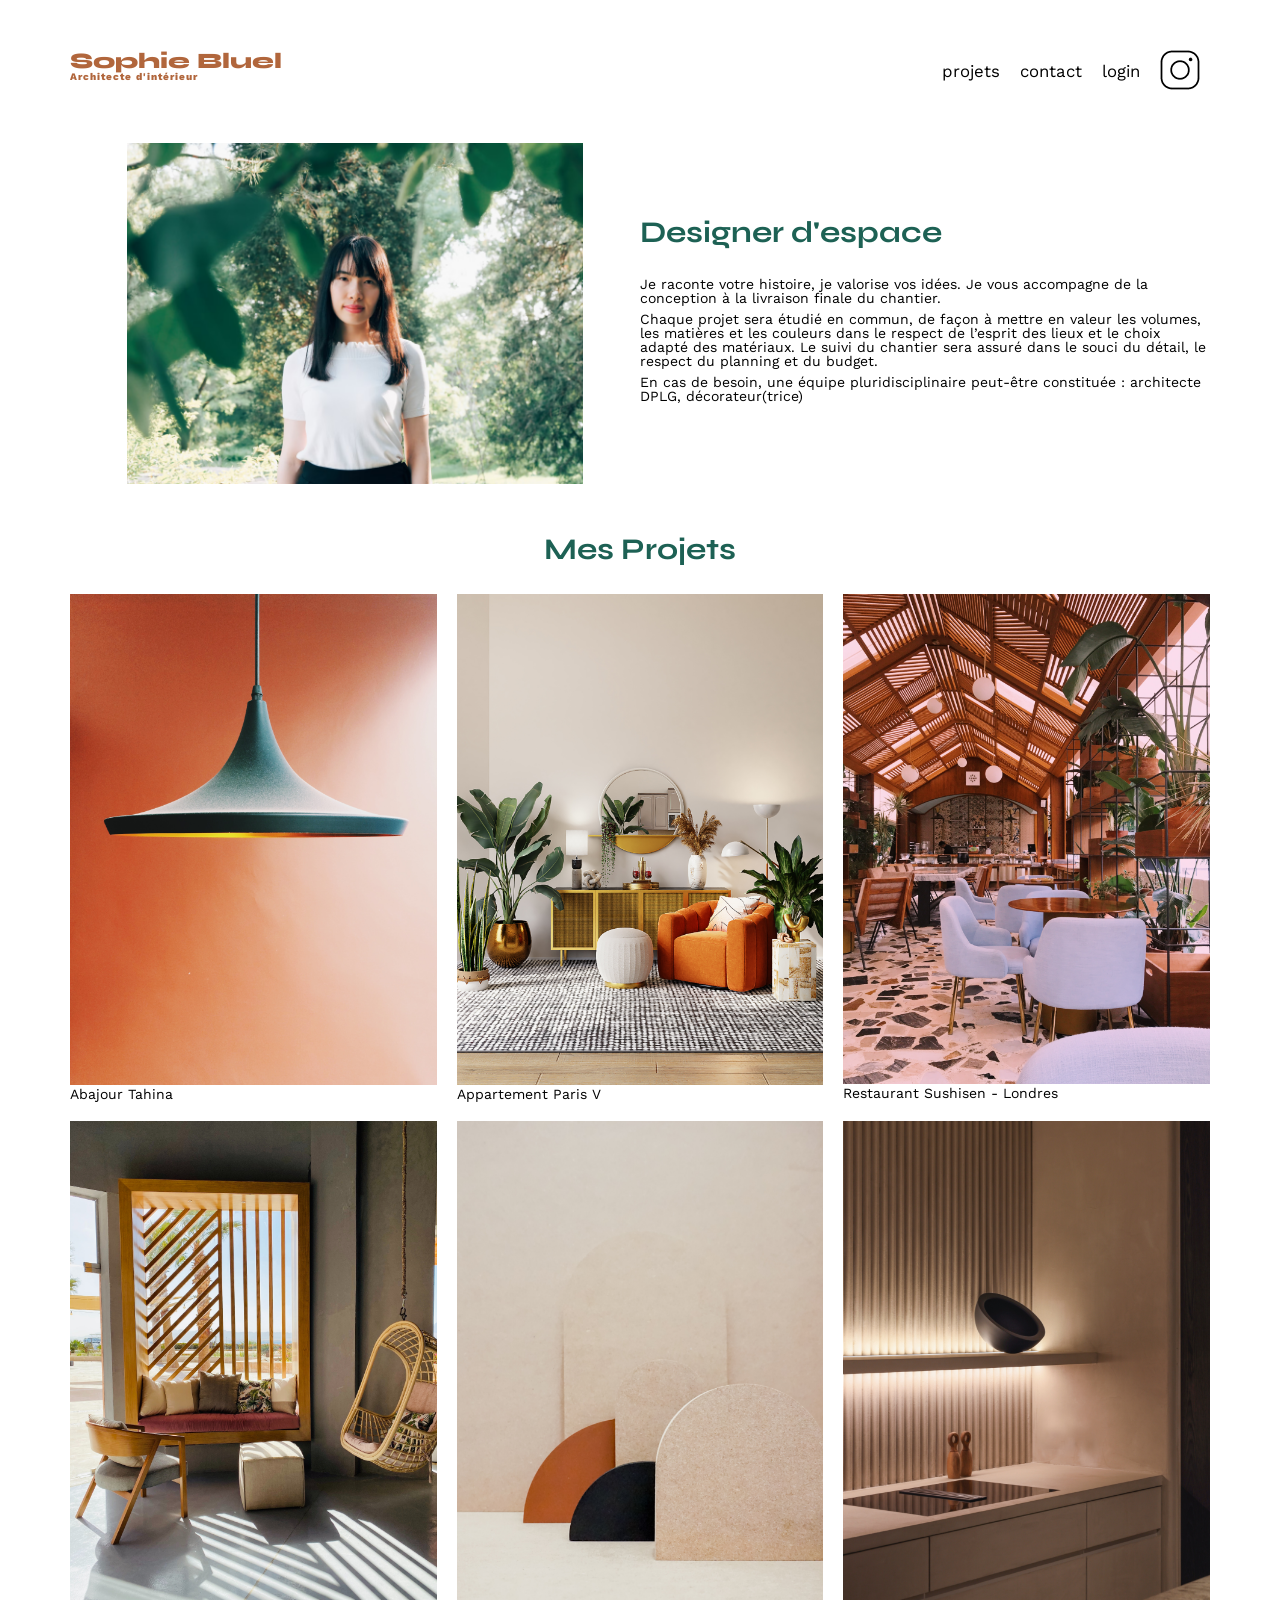
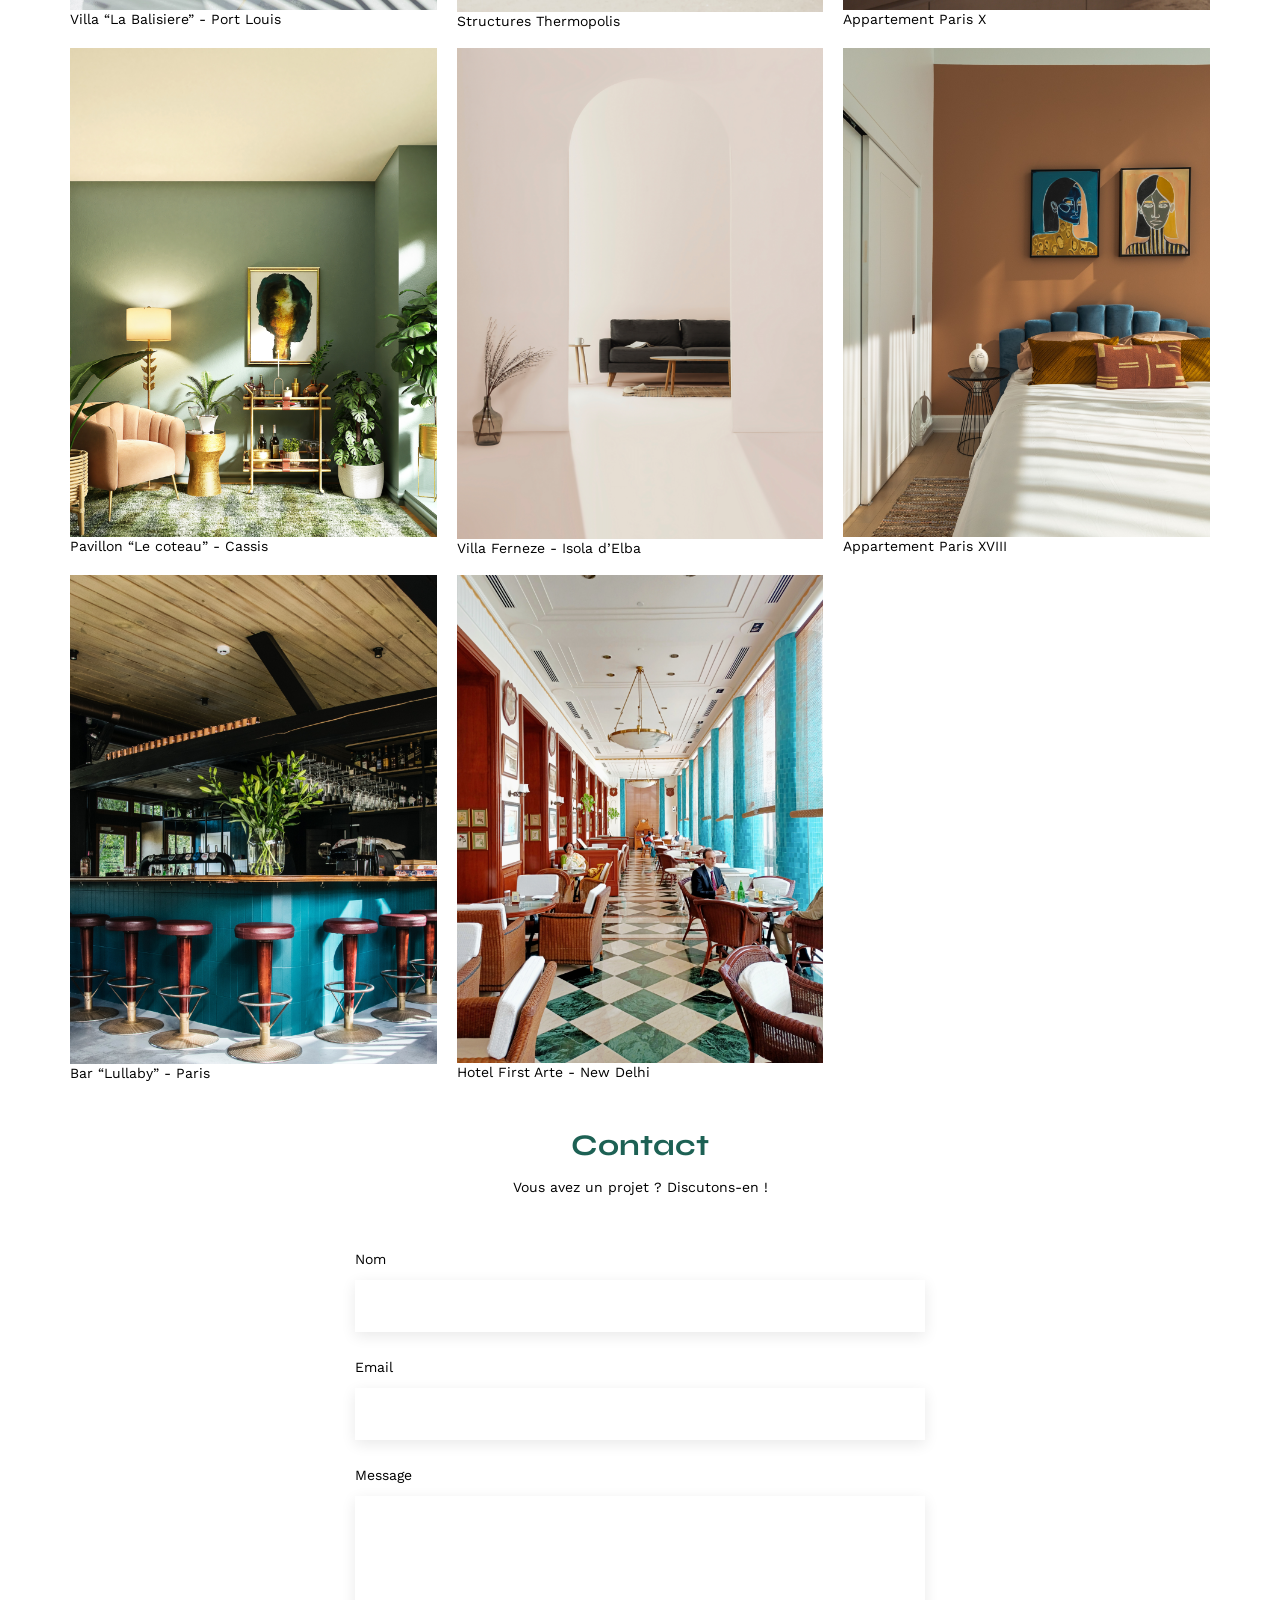
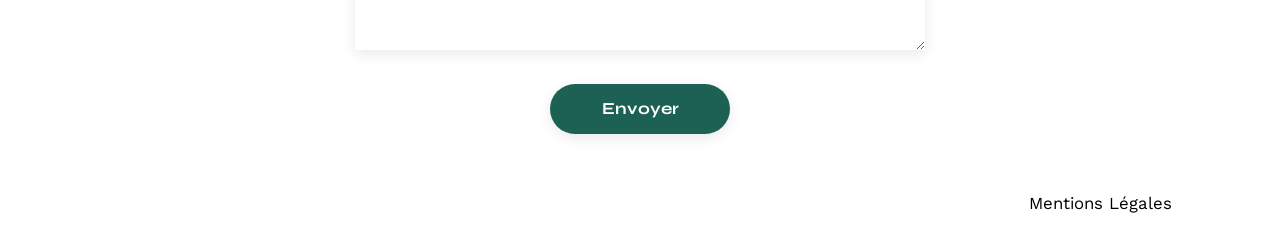
==== FrontEnd/index.html @ 5433325b "first commit" ====
<!DOCTYPE html>
<html lang="fr">
<head>
	<meta charset="UTF-8">
	<title>Sophie Bluel - Architecte d'intérieur</title>
	<meta name="viewport" content="width=device-width, initial-scale=1.0">
	<link rel="preconnect" href="https://fonts.googleapis.com">
	<link rel="preconnect" href="https://fonts.gstatic.com" crossorigin>
	<link href="https://fonts.googleapis.com/css2?family=Syne:wght@700;800&family=Work+Sans&display=swap" rel="stylesheet">
	<meta name="description" content="">
	<link rel="stylesheet" href="./assets/style.css">
</head>
<body>
<header>
	<h1>Sophie Bluel <span>Architecte d'intérieur</span></h1>
	<nav>
		<ul>
			<li>projets</li>
			<li>contact</li>
			<li>login</li>
			<li><img src="./assets/icons/instagram.png" alt="Instagram"></li>
		</ul>
	</nav>
</header>
<main>
	<section id="introduction">
		<figure>
			<img src="./assets/images/sophie-bluel.png" alt="">
		</figure>
		<article>
			<h2>Designer d'espace</h2>
			<p>Je raconte votre histoire, je valorise vos idées. Je vous accompagne de la conception à la livraison finale du chantier.</p>
			<p>Chaque projet sera étudié en commun, de façon à mettre en valeur les volumes, les matières et les couleurs dans le respect de l’esprit des lieux et le choix adapté des matériaux. Le suivi du chantier sera assuré dans le souci du détail, le respect du planning et du budget.</p>
			<p>En cas de besoin, une équipe pluridisciplinaire peut-être constituée : architecte DPLG, décorateur(trice)</p>
		</article>
	</section>
	<section id="portfolio">
		<h2>Mes Projets</h2>
		<div class="gallery">
			<figure>
				<img src="assets/images/abajour-tahina.png" alt="Abajour Tahina">
				<figcaption>Abajour Tahina</figcaption>
			</figure>
			<figure>
				<img src="assets/images/appartement-paris-v.png" alt="Appartement Paris V">
				<figcaption>Appartement Paris V</figcaption>
			</figure>
			<figure>
				<img src="assets/images/restaurant-sushisen-londres.png" alt="Restaurant Sushisen - Londres">
				<figcaption>Restaurant Sushisen - Londres</figcaption>
			</figure>
			<figure>
				<img src="assets/images/la-balisiere.png" alt="Villa “La Balisiere” - Port Louis">
				<figcaption>Villa “La Balisiere” - Port Louis</figcaption>
			</figure>
			<figure>
				<img src="assets/images/structures-thermopolis.png" alt="Structures Thermopolis">
				<figcaption>Structures Thermopolis</figcaption>
			</figure>
			<figure>
				<img src="assets/images/appartement-paris-x.png" alt="Appartement Paris X">
				<figcaption>Appartement Paris X</figcaption>
			</figure>
			<figure>
				<img src="assets/images/le-coteau-cassis.png" alt="Pavillon “Le coteau” - Cassis">
				<figcaption>Pavillon “Le coteau” - Cassis</figcaption>
			</figure>
			<figure>
				<img src="assets/images/villa-ferneze.png" alt="Villa Ferneze - Isola d’Elba">
				<figcaption>Villa Ferneze - Isola d’Elba</figcaption>
			</figure>
			<figure>
				<img src="assets/images/appartement-paris-xviii.png" alt="Appartement Paris XVIII">
				<figcaption>Appartement Paris XVIII</figcaption>
			</figure>
			<figure>
				<img src="assets/images/bar-lullaby-paris.png" alt="Bar “Lullaby” - Paris">
				<figcaption>Bar “Lullaby” - Paris</figcaption>
			</figure>
			<figure>
				<img src="assets/images/hotel-first-arte-new-delhi.png" alt="Hotel First Arte - New Delhi">
				<figcaption>Hotel First Arte - New Delhi</figcaption>
			</figure>
		</div>
	</section>
	<section id="contact">
		<h2>Contact</h2>
		<p>Vous avez un projet ? Discutons-en !</p>
		<form action="#" method="post">
			<label for="name">Nom</label>
			<input type="text" name="name" id="name">
			<label for="email">Email</label>
			<input type="email" name="email" id="email">
			<label for="message">Message</label>
			<textarea name="message" id="message" cols="30" rows="10"></textarea>
			<input type="submit" value="Envoyer">
		</form>
	</section>
</main>

<footer>
	<nav>
		<ul>
			<li>Mentions Légales</li>
		</ul>
	</nav>
</footer>
</body>
</html>
---- FrontEnd/assets/style.css ----
/* http://meyerweb.com/eric/tools/css/reset/
   v2.0 | 20110126
   License: none (public domain)
*/

html, body, div, span, applet, object, iframe,
h1, h2, h3, h4, h5, h6, p, blockquote, pre,
a, abbr, acronym, address, big, cite, code,
del, dfn, em, img, ins, kbd, q, s, samp,
small, strike, strong, sub, sup, tt, var,
b, u, i, center,
dl, dt, dd, ol, ul, li,
fieldset, form, label, legend,
table, caption, tbody, tfoot, thead, tr, th, td,
article, aside, canvas, details, embed,
figure, figcaption, footer, header, hgroup,
menu, nav, output, ruby, section, summary,
time, mark, audio, video {
	margin: 0;
	padding: 0;
	border: 0;
	font-size: 100%;
	font: inherit;
	vertical-align: baseline;
}
/* HTML5 display-role reset for older browsers */
article, aside, details, figcaption, figure,
footer, header, hgroup, menu, nav, section {
	display: block;
}
body {
	line-height: 1;
}
ol, ul {
	list-style: none;
}
blockquote, q {
	quotes: none;
}
blockquote:before, blockquote:after,
q:before, q:after {
	content: '';
	content: none;
}
table {
	border-collapse: collapse;
	border-spacing: 0;
}
/** end reset css**/
body {
	max-width: 1140px;
	margin:auto;
	font-family: 'Work Sans' ;
	font-size: 14px;
}
header {
	display: flex;
	justify-content: space-between;
	margin: 50px 0
}
section {
	margin: 50px 0
}

h1{
	display: flex;
	flex-direction: column;
	font-family: 'Syne';
	font-size: 22px;
	font-weight: 800;
	color: #B1663C
}

h1 > span {
	font-family: 'Work Sans';
	font-size:10px;
	letter-spacing: 0.1em;
;
}

h2{
	font-family: 'Syne';
	font-weight: 700;
	font-size: 30px;
	color: #1D6154
}
nav ul {
	display: flex;
	align-items: center;
	list-style-type: none;

}
nav li {
	padding: 0 10px;
	font-size: 1.2em;
}

li:hover {
	color: #B1663C;
}
#introduction {
	display: flex;
	align-items: center;
}
#introduction figure {
	flex: 1
}
#introduction img {
	display: block;
	margin: auto;
	width: 80%;
}

#introduction article {
	flex: 1
}
#introduction h2 {
	margin-bottom: 1em;
}

#introduction p {
	margin-bottom: 0.5em;
}
#portfolio h2 {
	text-align: center;
	margin-bottom: 1em;
}
.gallery {
	width: 100%;
	display: grid;
	grid-template-columns: 1fr 1fr 1fr;
	grid-column-gap: 20px;
	grid-row-gap: 20px;
}

.gallery img {
	width: 100%;

}
#contact {
	width: 50%;
margin: auto;
}
#contact > * {
	text-align: center;

}
#contact h2{
	margin-bottom: 20px;
}
#contact form {
	text-align: left;
	margin-top:30px;
	display: flex;
	flex-direction: column;
}

#contact input {
	height: 50px;
	font-size: 1.2em;
	border: none;
	box-shadow: 0px 4px 14px rgba(0, 0, 0, 0.09);
}
#contact label {
	margin: 2em 0 1em 0;
}
#contact textarea {
	border: none;
	box-shadow: 0px 4px 14px rgba(0, 0, 0, 0.09);
}

input[type="submit"]{
	font-family: 'Syne';
	font-weight: 700;
	color: white;
	background-color: #1D6154;
	margin : 2em auto ;
	width: 180px;
	text-align: center;
	border-radius: 60px ;
}

footer nav ul {
	display: flex;
	justify-content: flex-end;
	margin: 2em
}
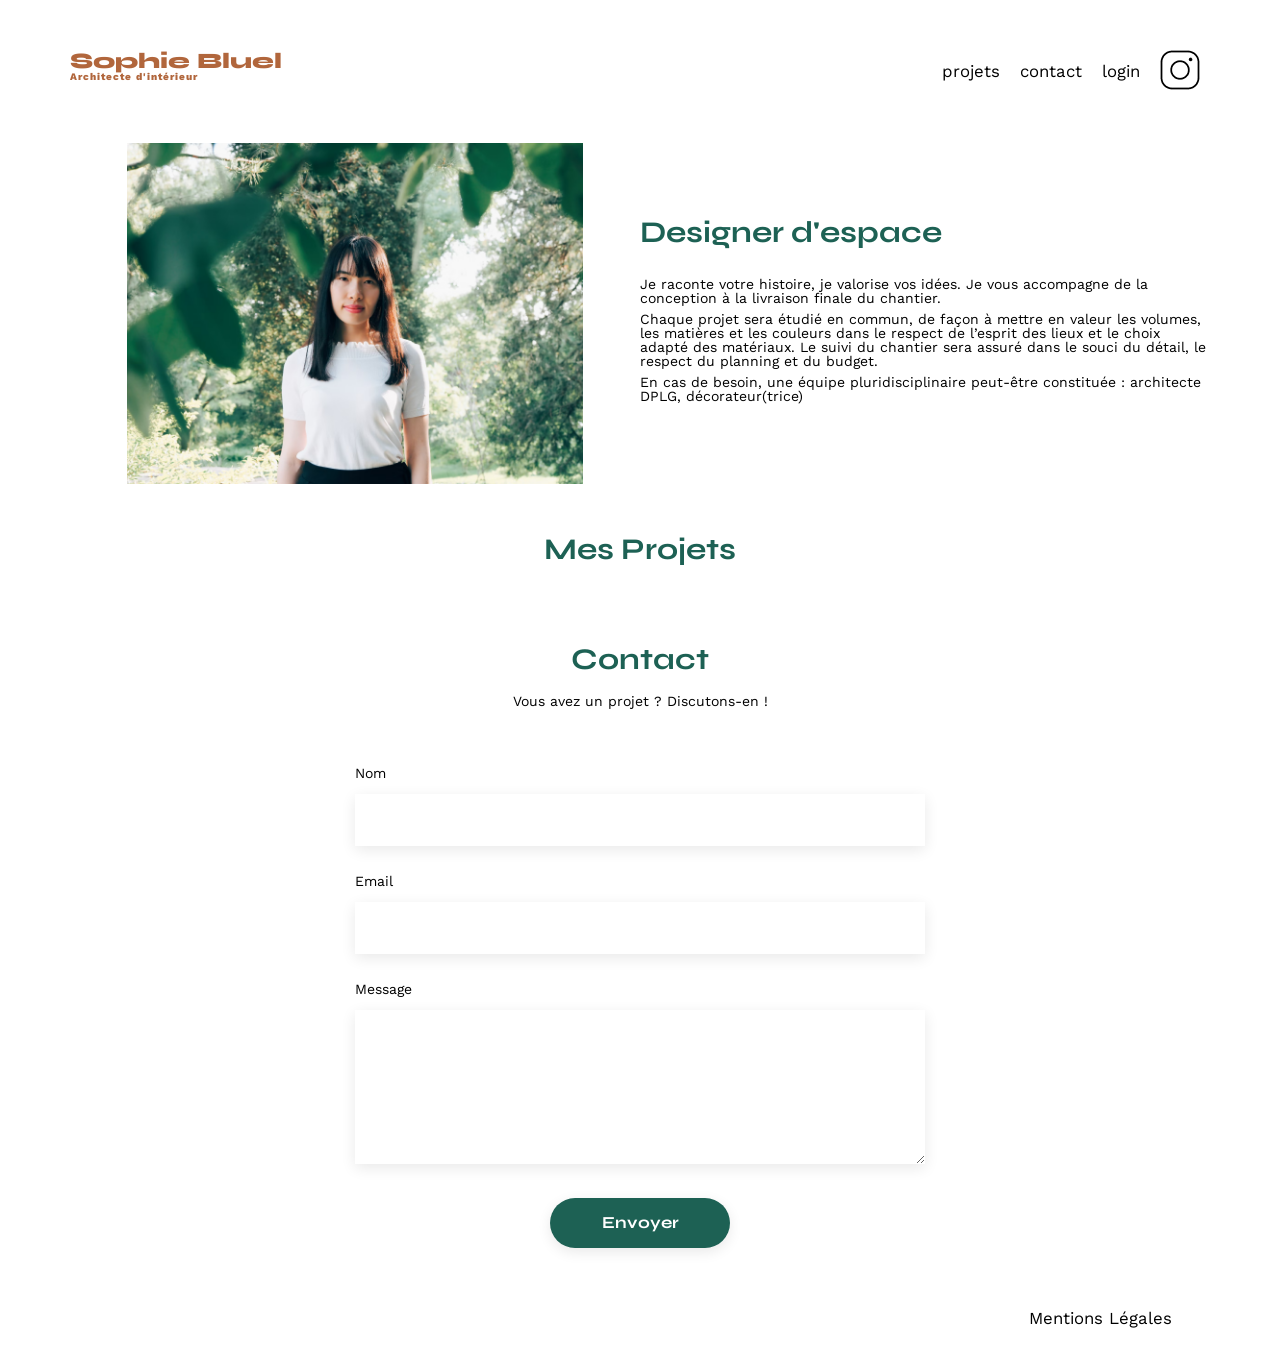
==== commit db917cb4: "js gallery" ====
--- a/FrontEnd/index.html
+++ b/FrontEnd/index.html
@@ -9,6 +9,7 @@
 	<link href="https://fonts.googleapis.com/css2?family=Syne:wght@700;800&family=Work+Sans&display=swap" rel="stylesheet">
 	<meta name="description" content="">
 	<link rel="stylesheet" href="./assets/style.css">
+	<script src="./js/script.js" defer></script>
 </head>
 <body>
 <header>
@@ -37,50 +38,6 @@
 	<section id="portfolio">
 		<h2>Mes Projets</h2>
 		<div class="gallery">
-			<figure>
-				<img src="assets/images/abajour-tahina.png" alt="Abajour Tahina">
-				<figcaption>Abajour Tahina</figcaption>
-			</figure>
-			<figure>
-				<img src="assets/images/appartement-paris-v.png" alt="Appartement Paris V">
-				<figcaption>Appartement Paris V</figcaption>
-			</figure>
-			<figure>
-				<img src="assets/images/restaurant-sushisen-londres.png" alt="Restaurant Sushisen - Londres">
-				<figcaption>Restaurant Sushisen - Londres</figcaption>
-			</figure>
-			<figure>
-				<img src="assets/images/la-balisiere.png" alt="Villa “La Balisiere” - Port Louis">
-				<figcaption>Villa “La Balisiere” - Port Louis</figcaption>
-			</figure>
-			<figure>
-				<img src="assets/images/structures-thermopolis.png" alt="Structures Thermopolis">
-				<figcaption>Structures Thermopolis</figcaption>
-			</figure>
-			<figure>
-				<img src="assets/images/appartement-paris-x.png" alt="Appartement Paris X">
-				<figcaption>Appartement Paris X</figcaption>
-			</figure>
-			<figure>
-				<img src="assets/images/le-coteau-cassis.png" alt="Pavillon “Le coteau” - Cassis">
-				<figcaption>Pavillon “Le coteau” - Cassis</figcaption>
-			</figure>
-			<figure>
-				<img src="assets/images/villa-ferneze.png" alt="Villa Ferneze - Isola d’Elba">
-				<figcaption>Villa Ferneze - Isola d’Elba</figcaption>
-			</figure>
-			<figure>
-				<img src="assets/images/appartement-paris-xviii.png" alt="Appartement Paris XVIII">
-				<figcaption>Appartement Paris XVIII</figcaption>
-			</figure>
-			<figure>
-				<img src="assets/images/bar-lullaby-paris.png" alt="Bar “Lullaby” - Paris">
-				<figcaption>Bar “Lullaby” - Paris</figcaption>
-			</figure>
-			<figure>
-				<img src="assets/images/hotel-first-arte-new-delhi.png" alt="Hotel First Arte - New Delhi">
-				<figcaption>Hotel First Arte - New Delhi</figcaption>
-			</figure>
 		</div>
 	</section>
 	<section id="contact">
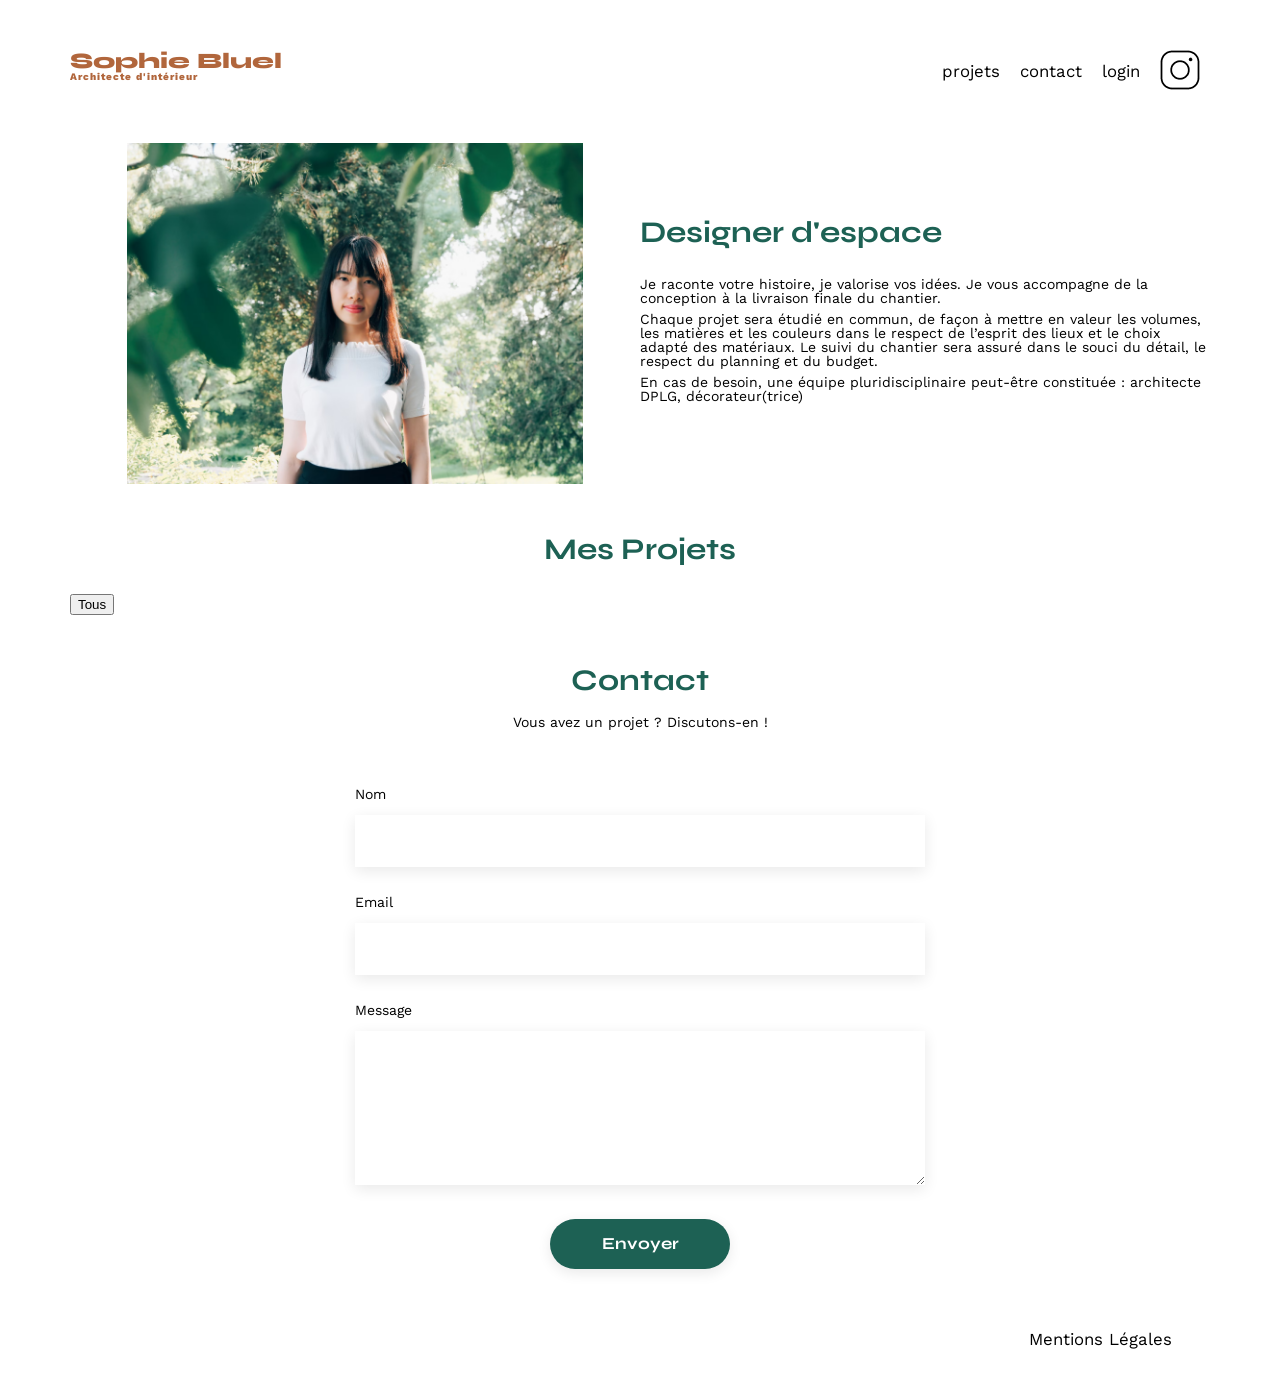
==== commit a7f9259f: "Ajout filtre tous" ====
--- a/FrontEnd/index.html
+++ b/FrontEnd/index.html
@@ -37,8 +37,8 @@
 	</section>
 	<section id="portfolio">
 		<h2>Mes Projets</h2>
-		<div class="gallery">
-		</div>
+		<div class="filters"></div>
+		<div class="gallery"></div>	
 	</section>
 	<section id="contact">
 		<h2>Contact</h2>
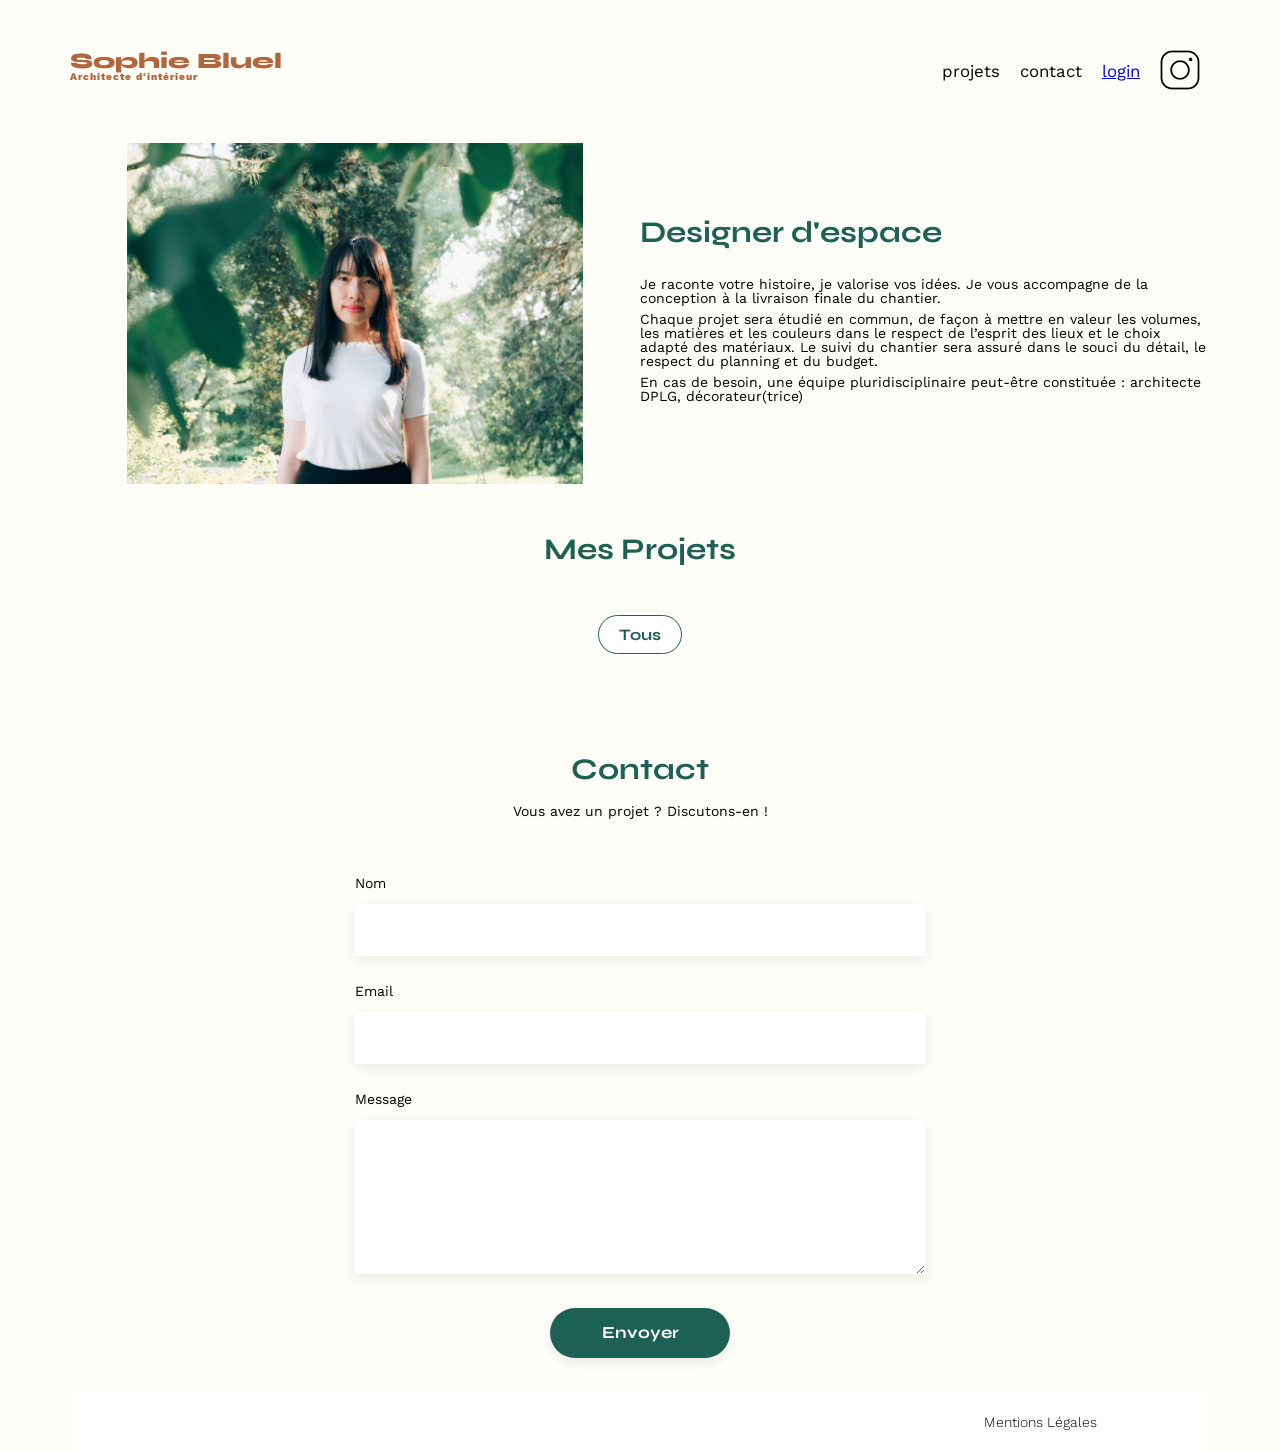
==== commit bab7c0b0: "Login page creation" ====
--- a/FrontEnd/index.html
+++ b/FrontEnd/index.html
@@ -18,7 +18,7 @@
 		<ul>
 			<li>projets</li>
 			<li>contact</li>
-			<li>login</li>
+			<li><a href="login.html">login</a></li>
 			<li><img src="./assets/icons/instagram.png" alt="Instagram"></li>
 		</ul>
 	</nav>
--- a/FrontEnd/assets/style.css
+++ b/FrontEnd/assets/style.css
@@ -52,6 +52,7 @@
 	margin:auto;
 	font-family: 'Work Sans' ;
 	font-size: 14px;
+	background-color: rgba(255, 254, 248, 1);
 }
 header {
 	display: flex;
@@ -123,8 +124,32 @@
 }
 #portfolio h2 {
 	text-align: center;
-	margin-bottom: 1em;
-}
+	margin-bottom: 51px;
+}
+
+.filters {
+	display: flex;
+	justify-content: center;
+	margin-bottom: 50px;
+}
+
+.filters button {
+	font-family: 'Syne';
+	font-weight: 700;
+	font-size: 16px;
+	color: #1D6154;
+	background-color: white;
+	border: 1px solid #1D6154;
+	padding: 9px 20px;
+	margin: 0 5px;
+	border-radius: 60px ;
+}
+
+.filters button:active {
+	background-color: #1D6154;
+	color: white;
+}
+
 .gallery {
 	width: 100%;
 	display: grid;
@@ -139,7 +164,7 @@
 }
 #contact {
 	width: 50%;
-margin: auto;
+	margin: auto;
 }
 #contact > * {
 	text-align: center;
@@ -180,9 +205,61 @@
 	border-radius: 60px ;
 }
 
-footer nav ul {
-	display: flex;
+footer {
+	background-color: rgba(255, 255, 255, 1);
+	height: 60px;
+}
+
+footer nav {
+	display: flex;
+	align-items: center;
+	height: 100%;
 	justify-content: flex-end;
-	margin: 2em
-}
-
+	margin-right: 107px;
+}
+
+footer li {
+	font-family: Work Sans;
+	font-weight: 300;
+	font-style: Light;
+	font-size: 14px;
+	line-height: 100%;
+	letter-spacing: 0%;
+	width: 109px;
+	white-space: nowrap;
+}
+
+
+
+
+/* login page */
+
+#login {
+	margin-bottom: 355px;
+}
+#login h2{
+	text-align: center;
+	margin-bottom: 37px;
+}
+#login form {
+	display: flex;
+	flex-direction: column;
+	width: 379px;
+	margin: auto;
+	text-align: left;
+}
+
+#login input {
+	height: 51px;
+	font-size: 1.2em;
+	border: none;
+	box-shadow: 0px 4px 14px rgba(0, 0, 0, 0.09);
+	margin-bottom: 30px;
+	margin-top: 7px;	
+}
+
+#login a {
+	text-align: center;
+}
+
+
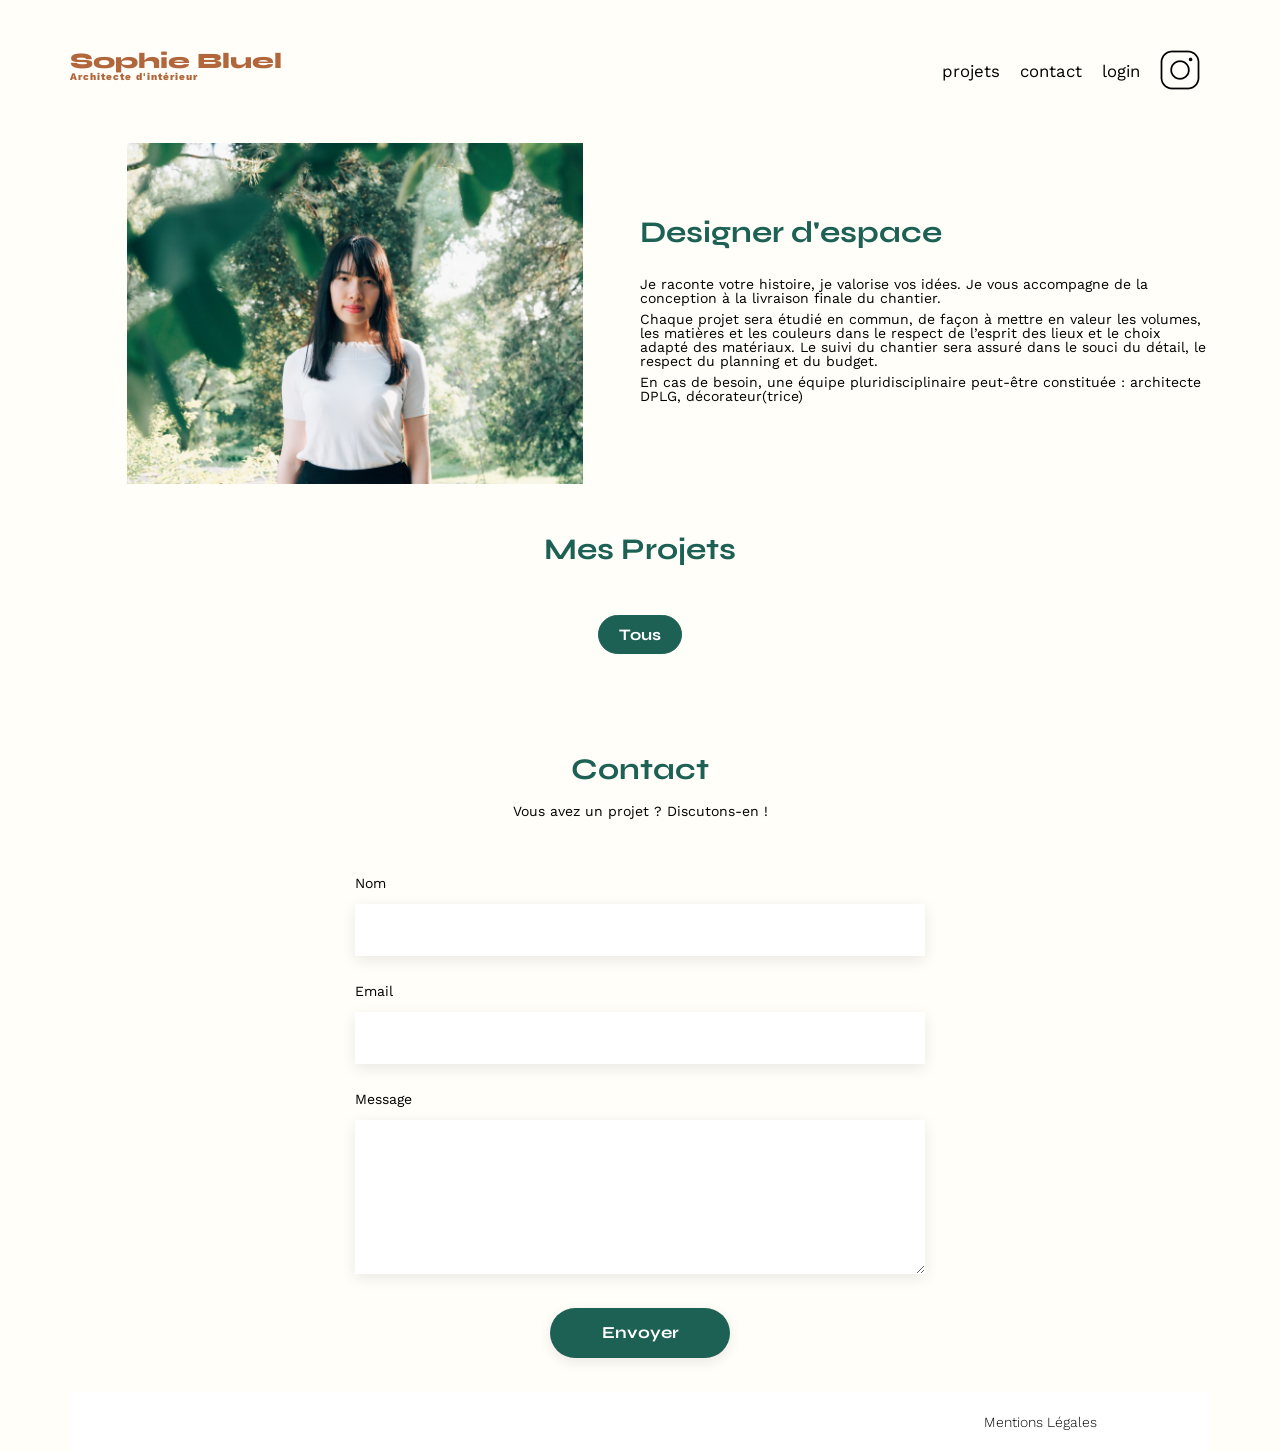
==== commit a0242544: "logout button" ====
--- a/FrontEnd/index.html
+++ b/FrontEnd/index.html
@@ -18,7 +18,7 @@
 		<ul>
 			<li>projets</li>
 			<li>contact</li>
-			<li><a href="login.html">login</a></li>
+			<li><a href="login.html" class="loginButton">login</a></li>
 			<li><img src="./assets/icons/instagram.png" alt="Instagram"></li>
 		</ul>
 	</nav>
@@ -37,7 +37,9 @@
 	</section>
 	<section id="portfolio">
 		<h2>Mes Projets</h2>
-		<div class="filters"></div>
+		<div class="filters">
+			<button class="buttonAllCategories">Tous</button>
+		</div>
 		<div class="gallery"></div>	
 	</section>
 	<section id="contact">
--- a/FrontEnd/assets/style.css
+++ b/FrontEnd/assets/style.css
@@ -89,15 +89,24 @@
 	display: flex;
 	align-items: center;
 	list-style-type: none;
-
-}
+}
+
+
 nav li {
 	padding: 0 10px;
 	font-size: 1.2em;
-}
+	text-decoration: none;
+}
+
+nav a, a:visited  {
+    text-decoration: none;
+	color: inherit;
+}
+
 
 li:hover {
 	color: #B1663C;
+	
 }
 #introduction {
 	display: flex;
@@ -145,7 +154,7 @@
 	border-radius: 60px ;
 }
 
-.filters button:active {
+.filters button.active {
 	background-color: #1D6154;
 	color: white;
 }
@@ -160,8 +169,12 @@
 
 .gallery img {
 	width: 100%;
-
-}
+}
+
+.gallery figcaption {
+    margin-top: 7px;
+}
+
 #contact {
 	width: 50%;
 	margin: auto;
@@ -263,3 +276,4 @@
 }
 
 
+
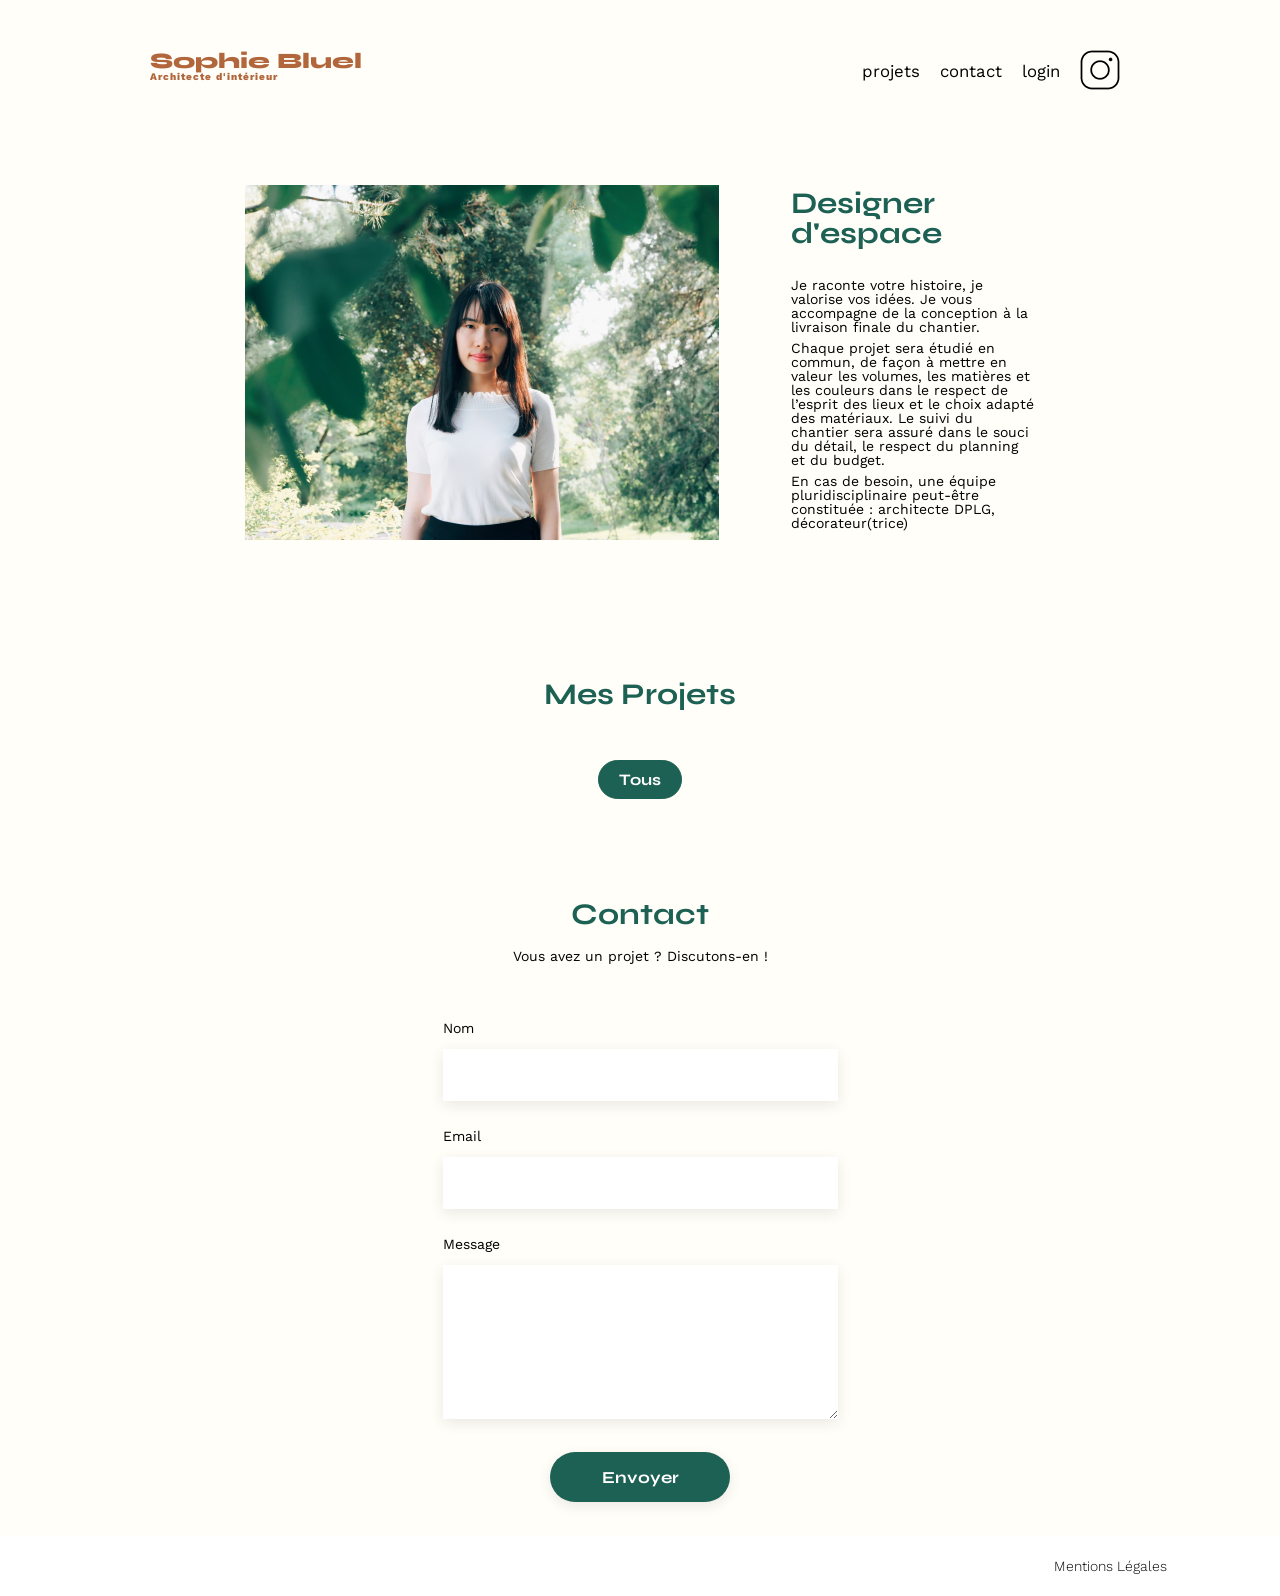
==== commit 1b4b4316: "add modal" ====
--- a/FrontEnd/index.html
+++ b/FrontEnd/index.html
@@ -10,8 +10,14 @@
 	<meta name="description" content="">
 	<link rel="stylesheet" href="./assets/style.css">
 	<script src="./js/script.js" defer></script>
+	<link rel="stylesheet" href="https://cdnjs.cloudflare.com/ajax/libs/font-awesome/6.7.2/css/all.min.css">
+
 </head>
 <body>
+	<div class="editionBanner">
+		<i class="fa-regular fa-pen-to-square"></i>
+		<p>Mode édition</p>
+	</div>
 <header>
 	<h1>Sophie Bluel <span>Architecte d'intérieur</span></h1>
 	<nav>
@@ -36,7 +42,13 @@
 		</article>
 	</section>
 	<section id="portfolio">
-		<h2>Mes Projets</h2>
+		<div class="projects-title">
+			<h2>Mes Projets</h2>
+			<button class="modify">
+				<i class="fa-regular fa-pen-to-square"></i>
+				<p>modifier</p>
+			</button>
+		</div>
 		<div class="filters">
 			<button class="buttonAllCategories">Tous</button>
 		</div>
@@ -64,5 +76,20 @@
 		</ul>
 	</nav>
 </footer>
+
+<div class="modal">
+    <div class="modal-content">
+        <button class="close-modal">
+            <i class="fa-solid fa-xmark"></i>
+        </button>
+        <h2>Galerie photo</h2>
+		<div class="modal-gallery"></div>
+		<div class="modal-footer">
+			<button class="add-photo">Ajouter une photo</button>
+		</div>
+    </div>
+	
+</div>
+
 </body>
 </html>
--- a/FrontEnd/assets/style.css
+++ b/FrontEnd/assets/style.css
@@ -47,20 +47,78 @@
 	border-spacing: 0;
 }
 /** end reset css**/
+.editionBanner {
+    display: none;
+    background-color: black;
+    color: white;
+    height: 59px;
+    justify-content: center;
+    align-items: center;
+	gap: 11.42px;
+}
+
+.editionBanner.visible {
+	display: flex;
+}
+
+.projects-title {
+	position: relative;
+	display: flex;
+	justify-content: center;
+	align-items: center;
+	gap: 31px;
+	text-align: center;
+}
+
+.projects-title.edition {
+	margin-bottom: 47px;
+}
+
+.filters.hidden {
+	display: none;
+}
+
+.modify {	
+	margin-bottom: 51px;	
+    display: none;
+    gap: 8px;
+    font-size: 14px;
+    color: black;
+	align-items: center;
+    background: none;
+    border: none;
+    padding: 0;
+    font: inherit;
+    color: inherit;
+    cursor: pointer;
+}
+
+.modify i {
+	font-size: 15.58px;
+}
+	 
+
 body {
-	max-width: 1140px;
+	max-width: 1440px;
 	margin:auto;
 	font-family: 'Work Sans' ;
 	font-size: 14px;
 	background-color: rgba(255, 254, 248, 1);
 }
+
+main {
+	margin: 0 245px 0 245px;
+}
+
 header {
 	display: flex;
 	justify-content: space-between;
-	margin: 50px 0
+	margin: 50px 150px 0 150px;
+	max-width: 1140px;
+	
 }
 section {
-	margin: 50px 0
+	margin: 50px 0;
 }
 
 h1{
@@ -76,7 +134,6 @@
 	font-family: 'Work Sans';
 	font-size:10px;
 	letter-spacing: 0.1em;
-;
 }
 
 h2{
@@ -111,18 +168,21 @@
 #introduction {
 	display: flex;
 	align-items: center;
+	margin-top: 92px;
+	margin-bottom: 139px;
+	gap: 72px;
 }
 #introduction figure {
 	flex: 1
 }
 #introduction img {
 	display: block;
-	margin: auto;
-	width: 80%;
+	
+	width: 474px;
 }
 
 #introduction article {
-	flex: 1
+	flex: 1;
 }
 #introduction h2 {
 	margin-bottom: 1em;
@@ -242,9 +302,6 @@
 	white-space: nowrap;
 }
 
-
-
-
 /* login page */
 
 #login {
@@ -275,5 +332,111 @@
 	text-align: center;
 }
 
-
-
+.errorMessage {
+	text-align: center;
+	margin-bottom: 20px;
+}
+
+/*Modal*/
+
+
+.modal {
+    position: fixed;
+    inset: 0;
+    background: rgba(0, 0, 0, 0.3);
+    justify-content: center;
+    align-items: center;
+	display: none;
+}
+
+.modal-content {
+	position: relative;
+    width: 630px;
+    background: white;
+    border-radius: 10px;
+	padding: 60px 105px 45px 105px;
+	box-sizing: border-box;
+}
+
+.close-modal {
+	position: absolute;
+	top: 26px;
+	right: 30px;
+	background: none;
+    border: none;
+    padding: 0;
+}
+
+.modal h2 {
+	text-align: center;
+	margin-top: 10px;
+	color: black;
+	font-size: 26px;
+	font-family: Work Sans;
+	font-weight: 400;
+	font-style: Regular;
+	line-height: 100%;
+	letter-spacing: 0%;
+}
+
+.close-modal i {
+	font-size: 24px;
+}
+
+.modal-gallery {
+    display: grid;
+    grid-template-columns: repeat(5, 1fr);
+    gap: 10px;
+    margin: 40px 0 67.3px 0;
+}
+
+.modal-gallery figure {
+    position: relative;
+    margin: 0;
+}
+
+.modal-gallery img {
+    width: 100%;
+    height: 100px;
+    object-fit: cover;
+}
+
+.modal-gallery button {
+    position: absolute;
+    top: 5.86px;
+    right: 4.61px;
+    background: black;
+    color: white;
+    border: none;
+    cursor: pointer;
+	width: 17px;
+	height: 17px;
+	 display: flex;
+    justify-content: center;
+    align-items: center;
+	border-radius: 2px;
+}
+
+.modal-gallery button i {
+	font-size: 10px;
+}
+
+.add-photo {
+	display: block;
+    margin: 38px auto 0;
+    width: 237px;
+    height: 36px;
+    background-color: #1D6154;
+    color: white;
+    border-radius: 60px;
+    font-family: 'Syne', sans-serif;
+    font-size: 14px;
+    font-weight: 700;
+    cursor: pointer;
+	border: 1px solid #1D6154;
+}
+
+.modal-footer {
+    border-top: 1px solid #B3B3B3;
+}
+
